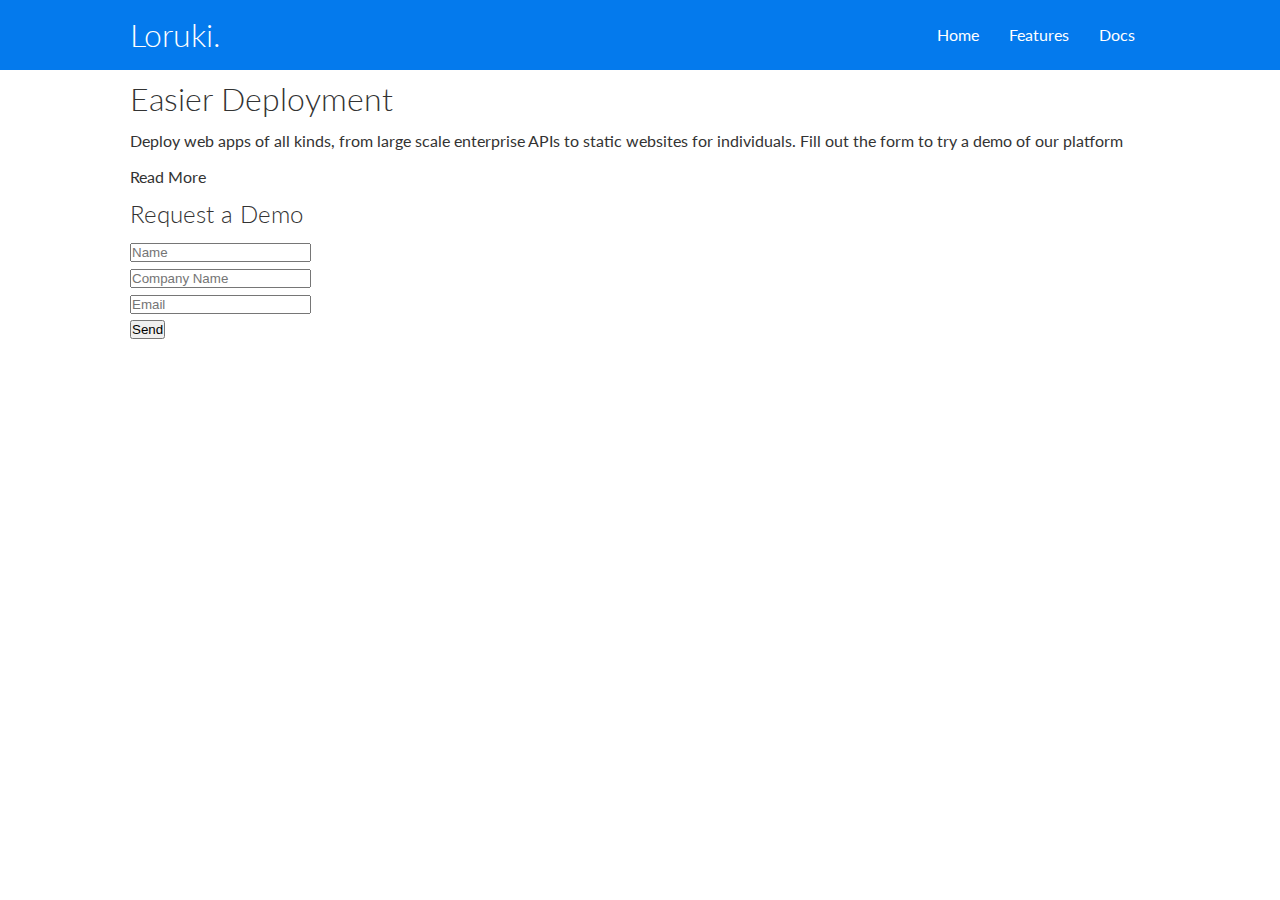
==== index.html @ 2db9aba0 "navbar-commit" ====
<!DOCTYPE html>
<html lang="en">
<head>
    <meta charset="UTF-8">
    <meta http-equiv="X-UA-Compatible" content="IE=edge">
    <meta name="viewport" content="width=device-width, initial-scale=1.0">
    <link rel="stylesheet" href="https://cdnjs.cloudflare.com/ajax/libs/font-awesome/6.2.1/css/all.min.css" integrity="sha512-                  
     MV7K8+y+gLIBoVD59lQIYicR65iaqukzvf/nwasF0nqhPay5w/9lJmVM2hMDcnK1OnMGCdVK+iQrJ7lzPJQd1w==" crossorigin="anonymous" referrerpolicy="no-referrer" />
    <link rel="stylesheet" href="assets/css/style.css">
    <title>Loruki | Cloud Hosting For Everyone</title>
</head>
<body>
    <!-- Navbar -->

    <div class="navbar">
        <div class="container flex">
            <h1 class="logo">Loruki.</h1>
            <nav>
                <ul>
                    <li><a href="index.html">Home</a></li>
                    <li><a href="features.html">Features</a></li>
                    <li><a href="docs.html">Docs</a></li>
                </ul>
            </nav>
        </div>
    </div>

    <!-- Showcase -->

    <section class="showcase">
        <div class="container grid">
            <div class="showcase-text">
                <h1>Easier Deployment</h1>
                <p>Deploy web apps of all kinds, from large scale enterprise APIs to static websites for individuals. Fill out the form to try a demo of our platform</p>
                <a href="features.html" class="btn btn-outline">Read More</a>
            </div>

            <div class="showcase-form card">
                <h2>Request a Demo</h2>
                <form>
                    <div class="form-control">
                        <input type="text " name="name" placeholder="Name" required>
                    </div>
                    <div class="form-control">
                        <input type="text " name="company" placeholder="Company Name" required>
                    </div>
                    <div class="form-control">
                        <input type="email " name="email" placeholder="Email" required>
                    </div>
                    <input type="submit" value="Send" class="btn btn-primary">
                </form>
            </div>
        </div>
    </section>
</body>
</html>
---- assets/css/style.css ----
@import url('https://fonts.googleapis.com/css2?family=Lato:wght@300&display=swap');

* {
    box-sizing: border-box;
    padding: 0;
    margin: 0;
}

body {
    font-family: 'Lato', sans-serif;
    color: #333;
    line-height: 1.6;
}

ul {
    list-style-type: none;
}

a {
    text-decoration: none;
    color: #333;
}

h1, h2 {
    font-weight: 300;
    line-height: 1.2;
    margin: 10px 0;
}

p {
    margin: 10px 0;
}

img {
    width: 100%;
}

/* Navbar */
.navbar {
    background-color: #047aed;
    color: white;
    height: 70px;
}

.navbar ul {
    display: flex;
}

.navbar a {
    color: #fff;
    padding: 10px;
    margin: 0 5px;
}

.navbar a:hover {
    border-bottom: 2px #fff solid;
}

.navbar .flex {
    justify-content: space-between;
}

/* Showcase*/


/* Utilities */
.container {
    max-width: 1100px;
    margin: 0 auto;
    overflow: auto;
    padding: 0 40px;
}

.flex {
    display: flex;
    justify-content: center;
    align-items: center;
    height: 100%;
}
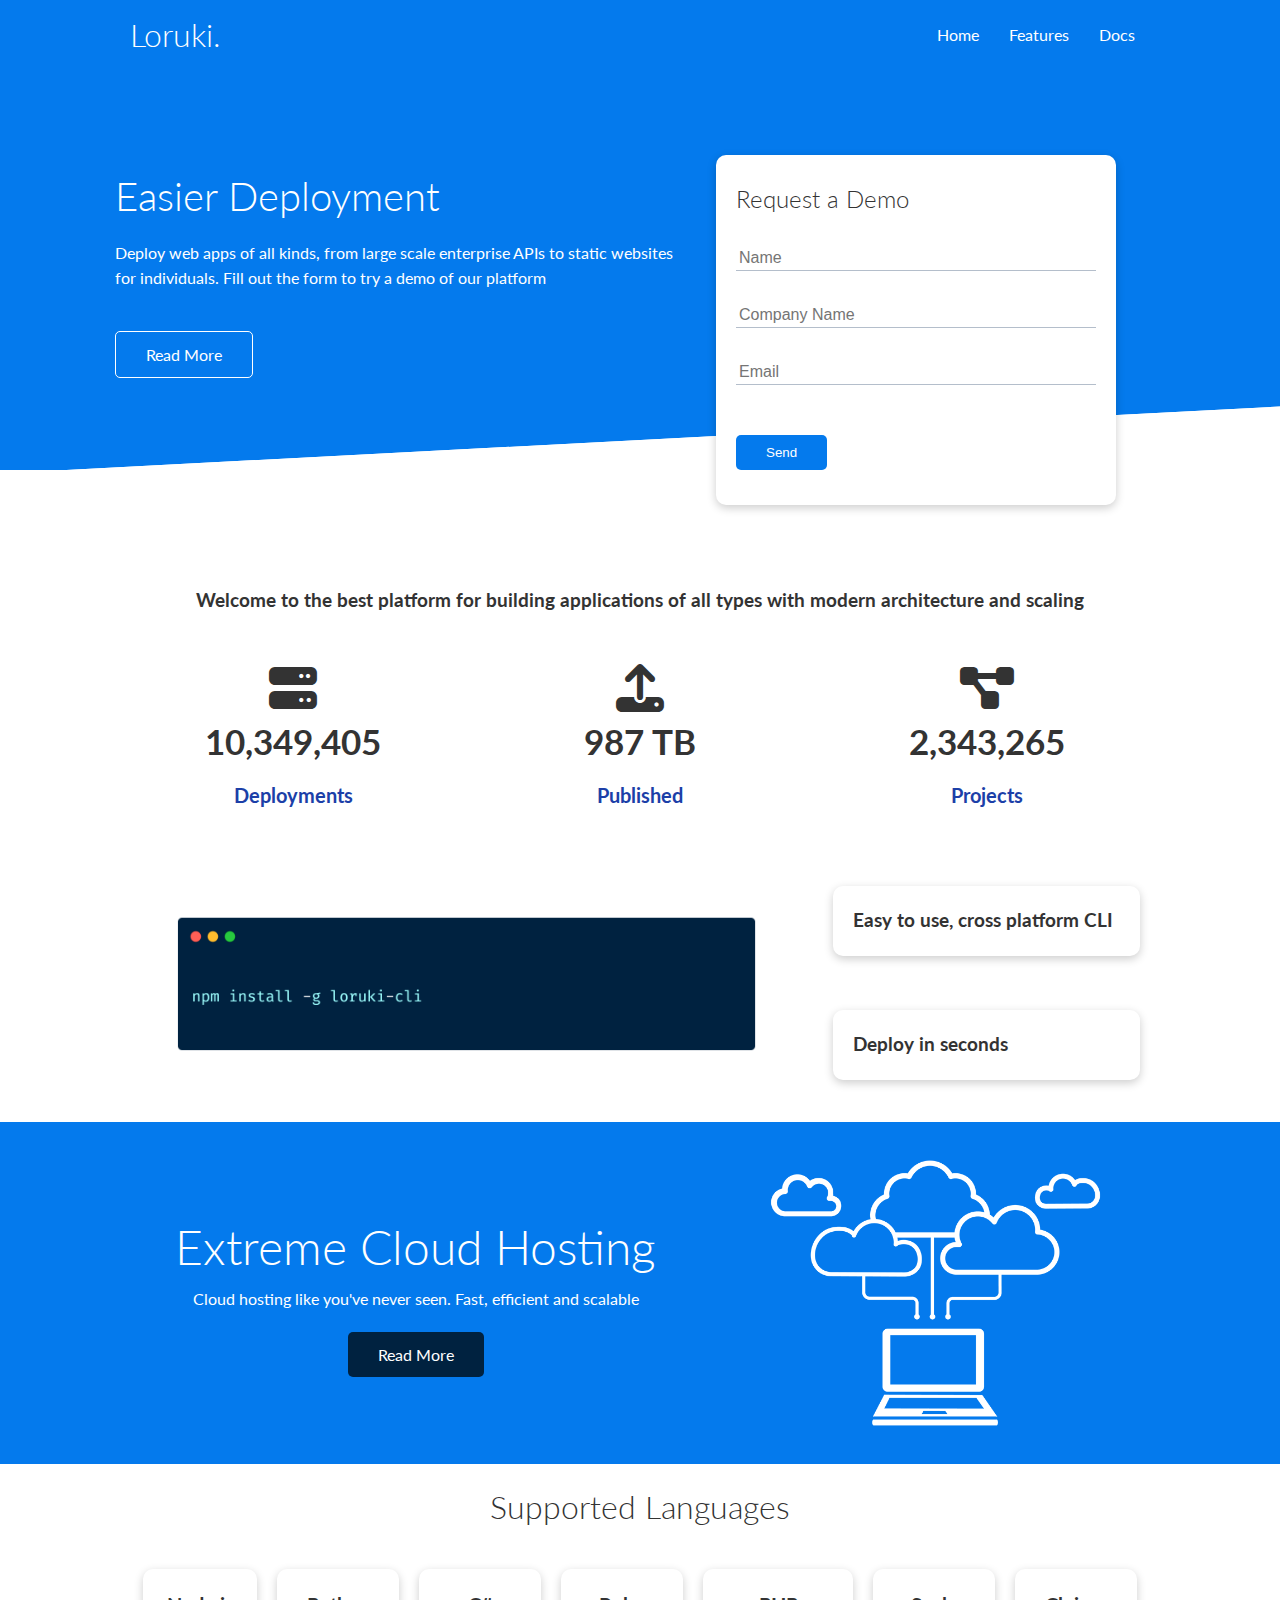
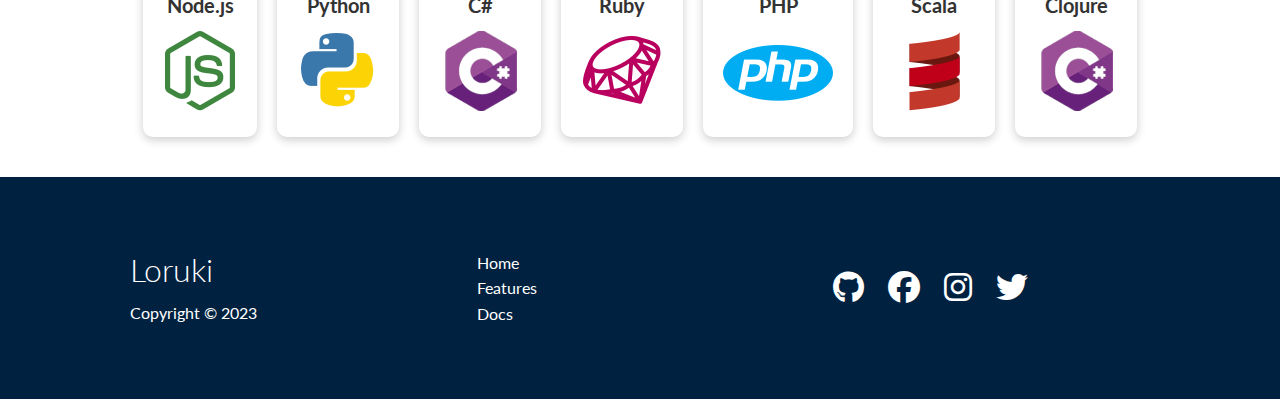
==== commit f174615f: "Initial commit" ====
--- a/index.html
+++ b/index.html
@@ -7,6 +7,7 @@
     <link rel="stylesheet" href="https://cdnjs.cloudflare.com/ajax/libs/font-awesome/6.2.1/css/all.min.css" integrity="sha512-                  
      MV7K8+y+gLIBoVD59lQIYicR65iaqukzvf/nwasF0nqhPay5w/9lJmVM2hMDcnK1OnMGCdVK+iQrJ7lzPJQd1w==" crossorigin="anonymous" referrerpolicy="no-referrer" />
     <link rel="stylesheet" href="assets/css/style.css">
+    <link rel="stylesheet" href="assets/css/utilities.css">
     <title>Loruki | Cloud Hosting For Everyone</title>
 </head>
 <body>
@@ -39,18 +40,128 @@
                 <h2>Request a Demo</h2>
                 <form>
                     <div class="form-control">
-                        <input type="text " name="name" placeholder="Name" required>
+                        <input type="text" name="name" placeholder="Name" required>
                     </div>
                     <div class="form-control">
-                        <input type="text " name="company" placeholder="Company Name" required>
+                        <input type="text" name="company" placeholder="Company Name" required>
                     </div>
                     <div class="form-control">
-                        <input type="email " name="email" placeholder="Email" required>
+                        <input type="email" name="email" placeholder="Email" required>
                     </div>
                     <input type="submit" value="Send" class="btn btn-primary">
                 </form>
             </div>
         </div>
     </section>
+
+    <!-- Stats -->
+    <section class="stats">
+        <div class="container">
+            <h3 class="stats-heading text-center my-1">
+                Welcome to the best platform for building applications of all types with modern architecture and scaling
+            </h3>
+
+            <div class="grid grid-3 text-center my-4">
+                <div>
+                    <i class="fas fa-server fa-3x"></i>
+                    <h3>10,349,405</h3>
+                    <p class="text-secondary">Deployments</p>
+                </div>
+                <div><i class="fas fa-upload fa-3x"></i>
+                    <h3>987 TB</h3>
+                    <p class="text-secondary">Published</p></div>
+                <div><i class="fas fa-project-diagram fa-3x"></i>
+                    <h3>2,343,265</h3>
+                    <p class="text-secondary">Projects</p></div>
+            </div>
+        </div>
+    </section>
+
+    <!-- Cli -->
+    <section class="cli">
+        <div class="container grid">
+            <img src="assets/images/cli.png" alt="">
+            <div class="card">
+                <h3>Easy to use, cross platform CLI</h3>
+            </div>
+            <div class="card">
+                <h3>Deploy in seconds</h3>
+            </div>
+        </div>
+    </section>
+
+    <!-- Cloud -->
+    <section class="cloud bg-primary my-2 py-2">
+        <div class="container grid">
+            <div class="text-center">
+                <h2 class="lg">Extreme Cloud Hosting</h2>
+                <p2 class="lead my-1">Cloud hosting like you've never seen. Fast, efficient and scalable</p2>
+                <a href="features.html" class="btn btn-dark">Read More</a>
+            </div>
+            <img src="assets/images/cloud.png" alt="">
+        </div>
+    </section>
+
+    <!-- Languages -->
+    <section class="languages">
+        <h2 class="md text-center my-2">
+            Supported Languages
+        </h2>
+        <div class="container flex">
+            <div class="card">
+                <h4>Node.js</h4>
+                <img src="assets/logo/node.png" alt="">
+            </div>
+            <div class="card">
+                <h4>Python</h4>
+                <img src="assets/logo/python.png" alt="">
+            </div>
+            <div class="card">
+                <h4>C#</h4>
+                <img src="assets/logo/csharp.png" alt="">
+            </div>
+            <div class="card">
+                <h4>Ruby</h4>
+                <img src="assets/logo/ruby.png" alt="">
+            </div>
+            <div class="card">
+                <h4>PHP</h4>
+                <img src="assets/logo/php.png" alt="">
+            </div>
+            <div class="card">
+                <h4>Scala</h4>
+                <img src="assets/logo/scala.png" alt="">
+            </div>
+            <div class="card">
+                <h4>Clojure</h4>
+                <img src="assets/logo/csharp.png" alt="">
+            </div>
+        </div>
+    </section>
+
+    <!-- Footer -->
+    <footer class="footer bg-dark py-5">
+        <div class="container grid grid-3">
+            <div>
+                <h1>
+                    Loruki
+                </h1>
+                <p>Copyright &copy; 2023</p>
+            </div>
+            <nav>
+                <ul>
+                    <li><a href="index.html">Home</a></li>
+                    <li><a href="features.html">Features</a></li>
+                    <li><a href="docs.html">Docs</a></li>
+                </ul>
+            </nav>
+            <div class="social">
+                <a href="#"><i class="fab fa-github fa-2x"></i></a>
+                <a href="#"><i class="fab fa-facebook fa-2x"></i></a>
+                <a href="#"><i class="fab fa-instagram fa-2x"></i></a>
+                <a href="#"><i class="fab fa-twitter fa-2x"></i></a>
+            </div>
+        </div>
+    </footer>
 </body>
 </html>--- a/assets/css/style.css
+++ b/assets/css/style.css
@@ -1,4 +1,13 @@
 @import url('https://fonts.googleapis.com/css2?family=Lato:wght@300&display=swap');
+
+:root {
+    --primary-color: #047aed;
+    --secondary-color: #1c3fa8;
+    --dark-color: #002240;
+    --light-color: #f4f4f4;
+    --success-color: #5cb85c;
+    --error-color: #d9534f;
+}
 
 * {
     box-sizing: border-box;
@@ -35,9 +44,15 @@
     width: 100%;
 }
 
+code, pre {
+    background-color: #333;
+    color: #fff;
+    padding: 10px;
+}
+
 /* Navbar */
 .navbar {
-    background-color: #047aed;
+    background-color: var(--primary-color);
     color: white;
     height: 70px;
 }
@@ -61,19 +76,290 @@
 }
 
 /* Showcase*/
-
-
-/* Utilities */
-.container {
-    max-width: 1100px;
-    margin: 0 auto;
-    overflow: auto;
-    padding: 0 40px;
-}
-
-.flex {
-    display: flex;
-    justify-content: center;
-    align-items: center;
-    height: 100%;
+.showcase {
+    height: 400px;
+    background-color: var(--primary-color);
+    color: #fff;
+    position: relative;
+}
+
+.showcase h1 {
+    font-size: 40px;
+}
+
+.showcase p {
+    margin: 20px 0;
+}
+
+.showcase .grid {
+    overflow: visible;
+    grid-template-columns: 55% 45%;
+    gap: 30px;
+}
+
+.showcase-text {
+    animation: slideInFromLeft 1s ease-in;
+}
+
+.showcase-form {
+    position: relative;
+    top: 60px;
+    height: 350px;
+    width: 400px;
+    padding: 40px;
+    z-index: 100;
+    animation: slideInFromRight 1s ease-in;
+}
+
+.showcase-form .form-control {
+    margin: 30px 0;
+}
+
+.showcase-form input[type='text'], 
+.showcase-form input[type='email'] {
+    border: 0;
+    border-bottom: 1px solid #b4becb;
+    width: 100%;
+    padding: 3px;
+    font-size: 16px;
+}
+
+.showcase-form input:focus {
+    outline: none;
+}
+
+.showcase::before,
+.showcase::after {
+    content: '';
+    position: absolute;
+    height: 100px;
+    bottom: -70px;
+    right: 0;
+    left: 0;
+    background-color: #fff;
+    transform: skewY(-3deg);
+}
+
+/* Stats*/
+.stats {
+    padding-top: 100px;
+    animation: slideInFromBottom 1s ease-in;
+}
+
+.stats-heading h3{
+    max-width: 500px;
+    margin: auto;
+}
+
+.stats .grid h3 {
+    font-size: 35px;
+}
+
+.stats .grid p {
+    font-size: 20px;
+    font-weight: bold;
+}
+
+/* Cli */
+.cli .grid {
+    grid-template-columns: repeat(3, 1fr);
+    grid-template-rows: repeat(2, 1fr);
+}
+
+.cli .grid > *:first-child {
+    grid-column: 1 / span 2;
+    grid-row: 1 / span 2;
+}
+
+/* Cloud */
+.cloud .grid {
+    grid-template-columns: 4fr 3fr;
+}
+
+.btn {
+    margin-top: 20px;
+}
+
+/* Languages */
+.languages .flex {
+    flex-wrap: wrap;
+}
+.languages .card {
+    text-align: center;
+    margin: 18px 10px 40px;
+    transition: transform 0.2s ease-in;
+}
+
+.languages .card h4 {
+    font-size: 20px;
+    margin-bottom: 10px;
+}
+
+.languages .card:hover {
+    transform: translateY(-15px);
+}
+
+/* Features */
+.features-head img, .docs-head img {
+    width: 200px;
+    justify-self: end;
+}
+
+.features-sub-head img {
+    width: 300px;
+    justify-self: flex-end;
+}
+
+.features-main .card > i {
+    margin-right: 20px;
+}
+
+.features-main .grid {
+    padding: 30px;
+}
+
+.features-main .grid > *:first-child {
+    grid-column: 1 / span 3;
+}
+
+.features-main .grid > *:nth-child(2) {
+    grid-column: 1 / span 2;
+}
+
+/* Docs */
+.docs-main h3 {
+    margin: 20px 0;
+}
+
+.docs-main .grid {
+    grid-template-columns: 1fr 2fr;
+    align-items: flex-start;
+}
+
+.docs-main nav li {
+    font-size: 17px;
+    padding: 5px;
+    margin-bottom: 5px;
+    border-bottom: 1px #ccc solid;
+}
+
+.docs-main a:hover {
+    font-weight: bold;
+}
+
+/* Footer */
+.footer .social a {
+    margin: 0 10px;
+}
+
+/* Animations */
+@keyframes slideInFromLeft {
+    0% {
+        transform: translateX(-100%);
+    }
+
+    100% {
+        transform: translateX(0);
+    }
+}
+
+@keyframes slideInFromRight {
+    0% {
+        transform: translateX(100%);
+    }
+
+    100% {
+        transform: translateX(0);
+    }
+}
+
+@keyframes slideInFromTop {
+    0% {
+        transform: translateY(-100%);
+    }
+
+    100% {
+        transform: translateX(0);
+    }
+}
+
+@keyframes slideInFromBottom {
+    0% {
+        transform: translateY(100%);
+    }
+
+    100% {
+        transform: translateX(0);
+    }
+}
+
+/* Tablets and under */
+@media(max-width: 768px) {
+    .grid,
+    .showcase .grid,
+    .stats .grid,
+    .cli .grid,
+    .cloud .grid,
+    .features-main .grid,
+    .docs-main .grid {
+        grid-template-columns: 1fr;
+        grid-template-rows: 1fr;
+    }
+
+    .showcase {
+        height: auto;
+    }
+
+    .showcase-text {
+        text-align: center;
+        margin-top: 40px;
+        animation: slideInFromTop 1s ease-in;
+    }
+
+    .showcase-form {
+        justify-self: center;
+        margin: auto;
+        animation: slideInFromBottom 1s ease-in;
+    }
+
+    .showcase-text {
+        animation: slideInFromLeft 1s ease-in;
+    }
+
+    .cli .grid > *:first-child {
+        grid-column: 1;
+        grid-row: 1;
+    }
+
+    .features-head,
+    .features-sub-head,
+    .docs-head {
+        text-align: center;
+    }
+    .features-head img,
+    .features-sub-head img,
+    .docs-head img {
+        justify-self: center;
+    }
+
+    .features-main .grid > *:first-child,
+    .features-main .grid > *:nth-child(2) {
+        grid-column: 1;
+    }
+}
+
+/* Mobile */
+@media(max-width: 500px) {
+    .navbar {
+        height: 110px;
+    }
+
+    .navbar .flex {
+        flex-direction: column;
+    }
+
+    .navbar ul {
+        padding: 10px;
+        background-color: rgba(0, 0, 0, 0.1);
+    }
 }--- a/assets/css/utilities.css
+++ b/assets/css/utilities.css
@@ -0,0 +1,237 @@
+.container {
+    max-width: 1100px;
+    margin: 0 auto;
+    overflow: auto;
+    padding: 0 40px;
+}
+
+.card {
+    background-color: #fff;
+    color: #333;
+    border-radius: 10px;
+    box-shadow: 0 3px 10px rgba(0, 0, 0, 0.2);
+    padding: 20px;
+    margin: 10px;
+}
+
+.btn {
+    display: inline-block;
+    padding: 10px 30px;
+    cursor: pointer;
+    background-color: var(--primary-color);
+    color: #fff;
+    border: none;
+    border-radius: 5px;
+}
+
+.btn-outline {
+    background-color: transparent;
+    border: 1px #fff solid;
+}
+
+.btn:hover {
+    transform: scale(0.98);
+}
+
+/* Backgrounds & colored buttons */
+.bg-primary, 
+.btn-primary {
+    background-color: var(--primary-color);
+    color: #fff;
+}
+
+.bg-secondary, 
+.btn-secondary {
+    background-color: var(--secondary-color);
+    color: #fff;
+}
+
+.bg-dark, 
+.btn-dark {
+    background-color: var(--dark-color);
+    color: #fff;
+}
+
+.bg-light, 
+.btn-light {
+    background-color: var(--light-color);
+    color: #333;
+}
+
+.bg-primary a, 
+.btn-primary a,
+.bg-secondary a, 
+.btn-secondary a,
+.bg-dark a, 
+.btn-dark a {
+    color: #fff;
+}
+
+/* Text colors */
+.text-primary {
+    color: var(--primary-color);
+}
+ 
+.text-secondary {
+    color: var(--secondary-color);
+}
+
+.text-dark {
+    color: var(--dark-color);
+}
+
+.text-light {
+    color: var(--light-color);
+}
+
+/* Text sizes */
+.le ad {
+    font-size: 20px;
+}
+
+.sm {
+    font-size: 1rem;
+}
+
+.md {
+    font-size: 2rem;
+}
+
+.lg {
+    font-size: 3rem;
+}
+
+.xl{
+    font-size: 4rem;
+}
+
+.text-center {
+    text-align: center;
+}
+
+/* Alert */
+.alert {
+    background-color: var(--light-color);
+    padding: 10px 20px;
+    font-weight: bold;
+    margin: 15px 0;
+}
+
+.alert i {
+    margin-right: 10px;
+}
+
+.alert-success {
+    background-color: var(--success-color);
+    color: #fff;
+}
+
+.alert-error {
+    background-color: var(--error-color);
+    color: #fff;
+}
+
+
+.flex {
+    display: flex;
+    justify-content: center;
+    align-items: center;
+    height: 100%;
+}
+
+.grid {
+    display: grid;
+    grid-template-columns: repeat(2, 1fr);
+    gap: 20px;
+    justify-content: center;
+    align-items: center;
+    height: 100%;
+}
+
+.grid-3 {
+    grid-template-columns: repeat(3, 1fr);
+}
+
+/* Margin */
+
+.my-1 {
+    margin: 1rem 0;
+}
+
+.my-2 {
+    margin: 1.5rem 0;
+}
+
+.my-3 {
+    margin: 2rem 0;
+}
+
+.my-4 {
+    margin: 3rem 0;
+}
+
+.my-5 {
+    margin: 4rem 0;
+}
+
+.m-1 {
+    margin: 1rem;
+}
+
+.m-2 {
+    margin: 1.5rem;
+}
+
+.m-3 {
+    margin: 2rem;
+}
+
+.m-4 {
+    margin: 3rem;
+}
+
+.m-5 {
+    margin: 4rem;
+}
+
+/* Padding */
+
+.py-1 {
+    padding: 1rem 0;
+}
+
+.py-2 {
+    padding: 1.5rem 0;
+}
+
+.py-3 {
+    padding: 2rem 0;
+}
+
+.py-4 {
+    padding: 3rem 0;
+}
+
+.py-5 {
+    padding: 4rem 0;
+}
+
+.p-1 {
+    padding: 1rem;
+}
+
+.p-2 {
+    padding: 1.5rem;
+}
+
+.p-3 {
+    padding: 2rem;
+}
+
+.p-4 {
+    padding: 3rem;
+}
+
+.p-5 {
+    padding: 4rem;
+}